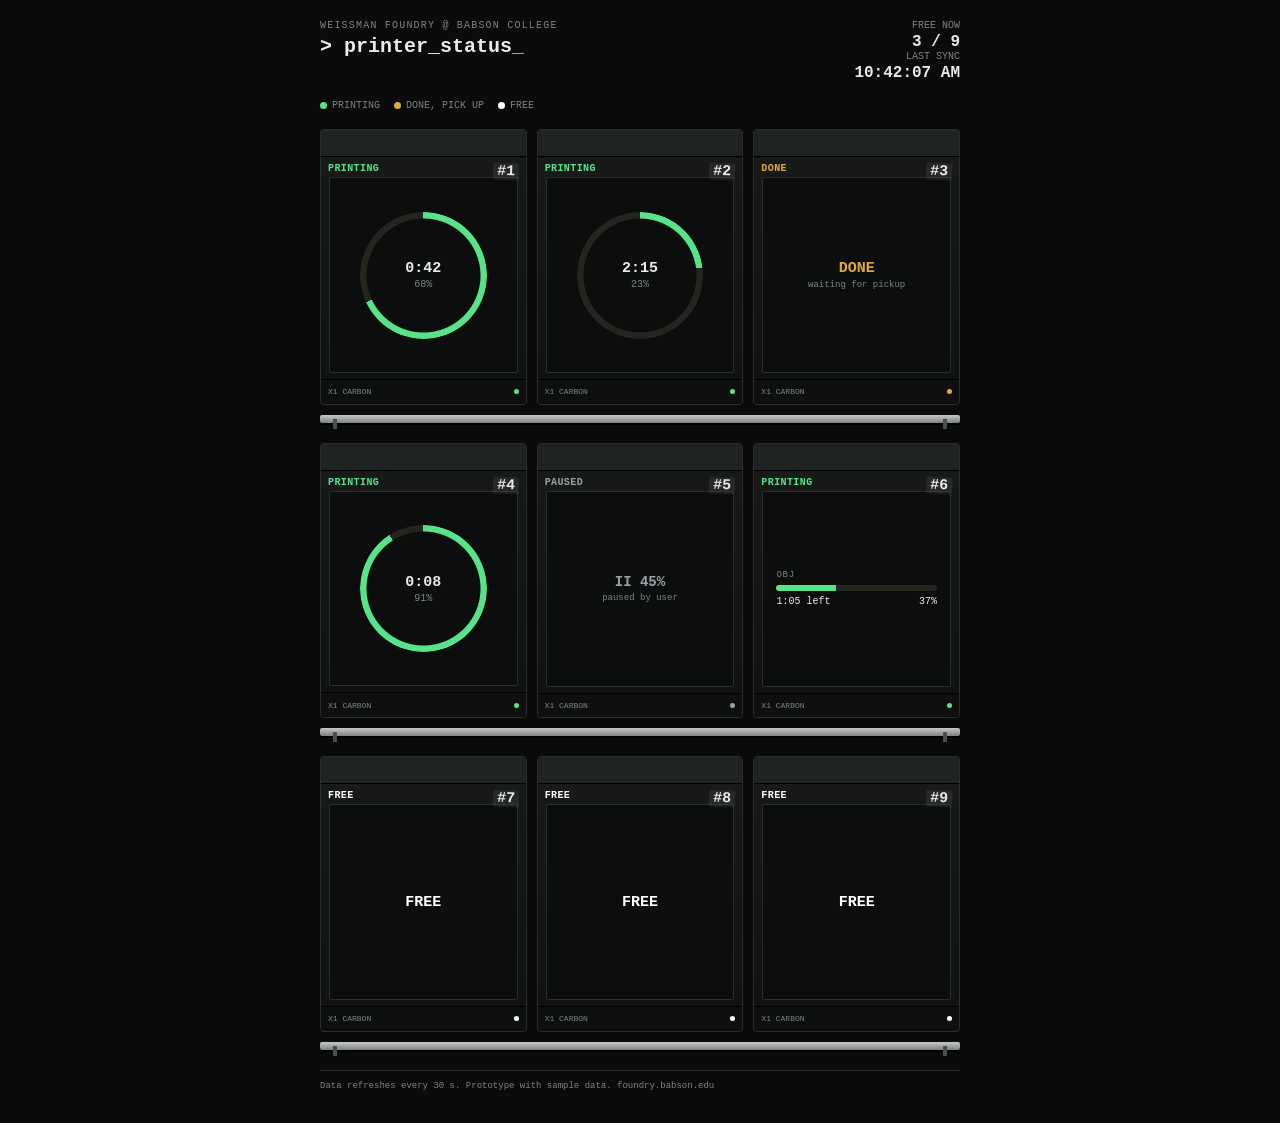
==== design/option-a.html @ d7753422 "Add dark terminal shelf design prototype (option A)" ====
<!DOCTYPE html>
<html lang="en">
<head>
<meta charset="UTF-8">
<meta name="viewport" content="width=device-width, initial-scale=1">
<title>Option A — Dark Terminal Shelf</title>
<style>
  :root {
    --bg: #0a0b0a;
    --panel: #101210;
    --panel-2: #181b19;
    --line: #2a2f2d;
    --silver: #c4c8c6;
    --text: #e8ebe9;
    --dim: #7c8482;
    --printing: #57e389;
    --done: #e0a93a;
    --free: #ffffff;
    --paused: #9aa0a6;
  }

  * { box-sizing: border-box; }

  body {
    margin: 0;
    background: var(--bg);
    color: var(--text);
    font-family: "SFMono-Regular", "Menlo", "Consolas", "Courier New", monospace;
    padding: 20px 14px 32px;
  }

  .wrap { max-width: 640px; margin: 0 auto; }

  header {
    display: flex;
    justify-content: space-between;
    align-items: flex-start;
    gap: 12px;
    margin-bottom: 18px;
  }

  .brand-line { font-size: 10px; letter-spacing: 0.12em; color: var(--dim); }

  h1 {
    margin: 4px 0 0;
    font-size: 20px;
    font-weight: 700;
  }

  h1 .cursor { color: var(--printing); }

  .sync-box { text-align: right; font-size: 10px; color: var(--dim); white-space: nowrap; }
  .sync-box .big { display: block; font-size: 16px; font-weight: 700; color: var(--text); margin-top: 2px; }

  .legend {
    display: flex;
    gap: 14px;
    font-size: 10px;
    color: var(--dim);
    margin-bottom: 18px;
    flex-wrap: wrap;
  }
  .legend span { display: inline-flex; align-items: center; gap: 5px; }
  .dot { width: 7px; height: 7px; border-radius: 50%; display: inline-block; }
  .dot.printing { background: var(--printing); }
  .dot.done { background: var(--done); }
  .dot.free { background: var(--free); }

  .shelf-row {
    display: grid;
    grid-template-columns: repeat(3, 1fr);
    gap: 10px;
  }

  .shelf-board {
    height: 8px;
    background: linear-gradient(180deg, var(--silver), #7d8280);
    border-radius: 2px;
    margin: 10px 0 20px;
    box-shadow: 0 2px 0 #000;
    position: relative;
  }
  .shelf-board::before,
  .shelf-board::after {
    content: "";
    position: absolute;
    top: 4px;
    width: 4px;
    height: 10px;
    background: #4a4e4c;
  }
  .shelf-board::before { left: 2%; }
  .shelf-board::after { right: 2%; }

  .printer {
    position: relative;
    aspect-ratio: 3 / 4;
    background: linear-gradient(180deg, var(--panel-2), var(--panel));
    border: 1px solid var(--line);
    border-radius: 4px;
    display: flex;
    flex-direction: column;
    overflow: hidden;
  }

  .printer-lid {
    height: 10%;
    background: #1f2321;
    border-bottom: 1px solid #000;
  }

  .printer-label {
    position: absolute;
    top: 10%;
    left: 0;
    right: 0;
    display: flex;
    justify-content: space-between;
    padding: 6px 7px 0;
    z-index: 2;
  }

  .status-tag {
    font-size: 10px;
    font-weight: 700;
    letter-spacing: 0.04em;
  }
  .status-tag.printing { color: var(--printing); }
  .status-tag.done { color: var(--done); }
  .status-tag.free { color: var(--free); }
  .status-tag.paused { color: var(--paused); }

  .number-tag {
    font-size: 15px;
    font-weight: 800;
    color: var(--text);
    background: #fff1;
    padding: 0 4px;
    border-radius: 2px;
    transform: rotate(2deg);
  }

  .printer-door {
    flex: 1;
    margin: 20px 8px 6px;
    background: #0c0e0d;
    border: 1px solid var(--line);
    border-radius: 2px;
    display: flex;
    align-items: center;
    justify-content: center;
    position: relative;
  }

  .ring {
    width: 68%;
    aspect-ratio: 1;
    border-radius: 50%;
    display: flex;
    align-items: center;
    justify-content: center;
    position: relative;
  }
  .ring::before {
    content: "";
    position: absolute;
    inset: 0;
    border-radius: 50%;
    background: conic-gradient(var(--ring-color, var(--printing)) calc(var(--pct, 50) * 1%), #23261f 0);
    -webkit-mask: radial-gradient(farthest-side, transparent calc(100% - 7px), #000 calc(100% - 6px));
            mask: radial-gradient(farthest-side, transparent calc(100% - 7px), #000 calc(100% - 6px));
  }
  .ring-text { text-align: center; z-index: 1; }
  .ring-text .time { font-size: 15px; font-weight: 800; color: var(--text); display: block; }
  .ring-text .pct { font-size: 10px; color: var(--dim); display: block; margin-top: 2px; }

  .free-text { font-size: 15px; font-weight: 800; color: var(--free); }
  .done-text { text-align: center; }
  .done-text .big { font-size: 15px; font-weight: 800; color: var(--done); display: block; }
  .done-text .small { font-size: 9px; color: var(--dim); display: block; margin-top: 3px; }
  .paused-text { text-align: center; }
  .paused-text .big { font-size: 14px; font-weight: 800; color: var(--paused); display: block; }
  .paused-text .small { font-size: 9px; color: var(--dim); display: block; margin-top: 3px; }

  .obj-box { width: 86%; text-align: left; }
  .obj-label { font-size: 9px; color: var(--dim); letter-spacing: 0.08em; margin-bottom: 5px; }
  .obj-bar { height: 6px; background: #23261f; border-radius: 3px; overflow: hidden; margin-bottom: 5px; }
  .obj-fill { height: 100%; background: var(--printing); }
  .obj-meta { display: flex; justify-content: space-between; font-size: 10px; color: var(--text); }

  .printer-screen {
    height: 9%;
    display: flex;
    align-items: center;
    justify-content: space-between;
    padding: 0 7px;
    font-size: 8px;
    color: var(--dim);
    border-top: 1px solid #000;
    background: #0e100f;
  }
  .printer-screen .led { width: 5px; height: 5px; border-radius: 50%; background: var(--printing); }

  footer {
    margin-top: 10px;
    font-size: 9px;
    color: var(--dim);
    border-top: 1px solid var(--line);
    padding-top: 10px;
  }

  @media (max-width: 420px) {
    .number-tag { font-size: 13px; }
    .ring-text .time { font-size: 13px; }
  }
</style>
</head>
<body>
  <div class="wrap">
    <header>
      <div>
        <div class="brand-line">WEISSMAN FOUNDRY @ BABSON COLLEGE</div>
        <h1>&gt; printer_status<span class="cursor">_</span></h1>
      </div>
      <div class="sync-box">
        FREE NOW <span class="big">3 / 9</span>
        LAST SYNC <span class="big">10:42:07 AM</span>
      </div>
    </header>

    <div class="legend">
      <span><i class="dot printing"></i> PRINTING</span>
      <span><i class="dot done"></i> DONE, PICK UP</span>
      <span><i class="dot free"></i> FREE</span>
    </div>

    <!-- Row 1: #1, #2, #3 -->
    <div class="shelf-row">
      <div class="printer">
        <div class="printer-lid"></div>
        <div class="printer-label">
          <span class="status-tag printing">PRINTING</span>
          <span class="number-tag">#1</span>
        </div>
        <div class="printer-door">
          <div class="ring" style="--pct:68; --ring-color: var(--printing);">
            <div class="ring-text"><span class="time">0:42</span><span class="pct">68%</span></div>
          </div>
        </div>
        <div class="printer-screen"><span>X1 CARBON</span><span class="led"></span></div>
      </div>

      <div class="printer">
        <div class="printer-lid"></div>
        <div class="printer-label">
          <span class="status-tag printing">PRINTING</span>
          <span class="number-tag">#2</span>
        </div>
        <div class="printer-door">
          <div class="ring" style="--pct:23; --ring-color: var(--printing);">
            <div class="ring-text"><span class="time">2:15</span><span class="pct">23%</span></div>
          </div>
        </div>
        <div class="printer-screen"><span>X1 CARBON</span><span class="led"></span></div>
      </div>

      <div class="printer">
        <div class="printer-lid"></div>
        <div class="printer-label">
          <span class="status-tag done">DONE</span>
          <span class="number-tag">#3</span>
        </div>
        <div class="printer-door">
          <div class="done-text">
            <span class="big">DONE</span>
            <span class="small">waiting for pickup</span>
          </div>
        </div>
        <div class="printer-screen"><span>X1 CARBON</span><span class="led" style="background: var(--done);"></span></div>
      </div>
    </div>

    <div class="shelf-board"></div>

    <!-- Row 2: #4, #5, #6 -->
    <div class="shelf-row">
      <div class="printer">
        <div class="printer-lid"></div>
        <div class="printer-label">
          <span class="status-tag printing">PRINTING</span>
          <span class="number-tag">#4</span>
        </div>
        <div class="printer-door">
          <div class="ring" style="--pct:91; --ring-color: var(--printing);">
            <div class="ring-text"><span class="time">0:08</span><span class="pct">91%</span></div>
          </div>
        </div>
        <div class="printer-screen"><span>X1 CARBON</span><span class="led"></span></div>
      </div>

      <div class="printer">
        <div class="printer-lid"></div>
        <div class="printer-label">
          <span class="status-tag paused">PAUSED</span>
          <span class="number-tag">#5</span>
        </div>
        <div class="printer-door">
          <div class="paused-text">
            <span class="big">II 45%</span>
            <span class="small">paused by user</span>
          </div>
        </div>
        <div class="printer-screen"><span>X1 CARBON</span><span class="led" style="background: var(--paused);"></span></div>
      </div>

      <div class="printer">
        <div class="printer-lid"></div>
        <div class="printer-label">
          <span class="status-tag printing">PRINTING</span>
          <span class="number-tag">#6</span>
        </div>
        <div class="printer-door">
          <div class="obj-box">
            <div class="obj-label">OBJ</div>
            <div class="obj-bar"><div class="obj-fill" style="width: 37%;"></div></div>
            <div class="obj-meta"><span>1:05 left</span><span>37%</span></div>
          </div>
        </div>
        <div class="printer-screen"><span>X1 CARBON</span><span class="led"></span></div>
      </div>
    </div>

    <div class="shelf-board"></div>

    <!-- Row 3: #7, #8, #9 -->
    <div class="shelf-row">
      <div class="printer">
        <div class="printer-lid"></div>
        <div class="printer-label">
          <span class="status-tag free">FREE</span>
          <span class="number-tag">#7</span>
        </div>
        <div class="printer-door"><span class="free-text">FREE</span></div>
        <div class="printer-screen"><span>X1 CARBON</span><span class="led" style="background: var(--free);"></span></div>
      </div>

      <div class="printer">
        <div class="printer-lid"></div>
        <div class="printer-label">
          <span class="status-tag free">FREE</span>
          <span class="number-tag">#8</span>
        </div>
        <div class="printer-door"><span class="free-text">FREE</span></div>
        <div class="printer-screen"><span>X1 CARBON</span><span class="led" style="background: var(--free);"></span></div>
      </div>

      <div class="printer">
        <div class="printer-lid"></div>
        <div class="printer-label">
          <span class="status-tag free">FREE</span>
          <span class="number-tag">#9</span>
        </div>
        <div class="printer-door"><span class="free-text">FREE</span></div>
        <div class="printer-screen"><span>X1 CARBON</span><span class="led" style="background: var(--free);"></span></div>
      </div>
    </div>

    <div class="shelf-board"></div>

    <footer>
      Data refreshes every 30 s. Prototype with sample data. foundry.babson.edu
    </footer>
  </div>
</body>
</html>
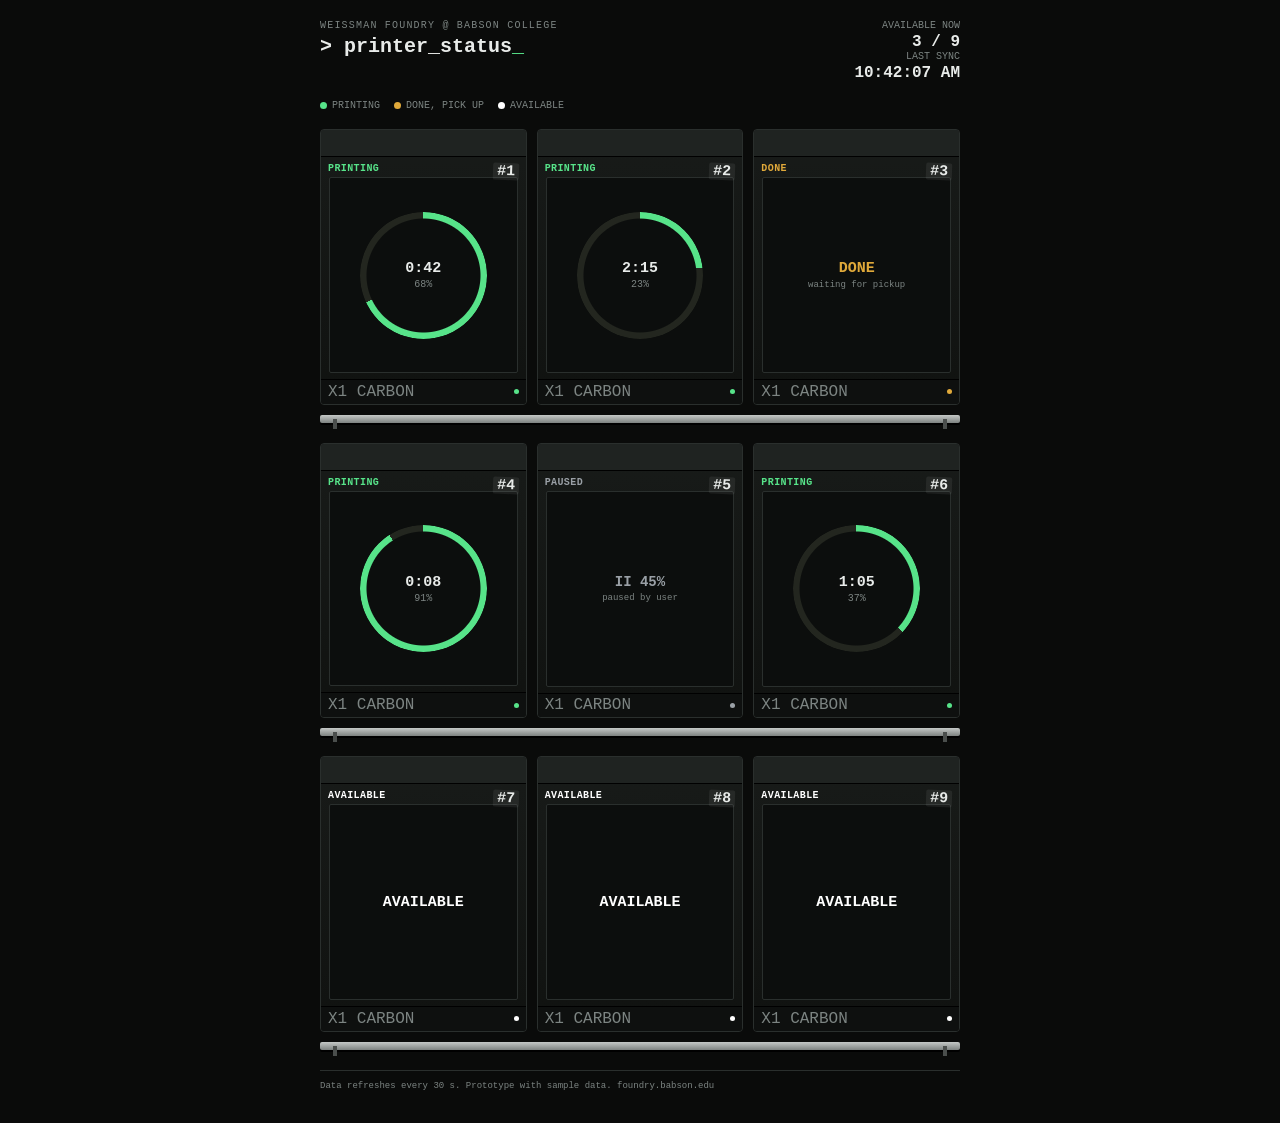
==== commit df554c40: "Use loop progress style for all printing cards, rename FREE to AVAILABLE" ====
--- a/design/option-a.html
+++ b/design/option-a.html
@@ -193,7 +193,7 @@
     display: flex;
     align-items: center;
     justify-content: space-between;
-    padding: 0 7px;
+    padding: 0 7px;for
     font-size: 8px;
     color: var(--dim);
     border-top: 1px solid #000;
@@ -223,7 +223,7 @@
         <h1>&gt; printer_status<span class="cursor">_</span></h1>
       </div>
       <div class="sync-box">
-        FREE NOW <span class="big">3 / 9</span>
+        AVAILABLE NOW <span class="big" id="free-count">— / 9</span>
         LAST SYNC <span class="big">10:42:07 AM</span>
       </div>
     </header>
@@ -231,145 +231,89 @@
     <div class="legend">
       <span><i class="dot printing"></i> PRINTING</span>
       <span><i class="dot done"></i> DONE, PICK UP</span>
-      <span><i class="dot free"></i> FREE</span>
+      <span><i class="dot free"></i> AVAILABLE</span>
     </div>
 
-    <!-- Row 1: #1, #2, #3 -->
-    <div class="shelf-row">
-      <div class="printer">
-        <div class="printer-lid"></div>
-        <div class="printer-label">
-          <span class="status-tag printing">PRINTING</span>
-          <span class="number-tag">#1</span>
-        </div>
-        <div class="printer-door">
-          <div class="ring" style="--pct:68; --ring-color: var(--printing);">
-            <div class="ring-text"><span class="time">0:42</span><span class="pct">68%</span></div>
-          </div>
-        </div>
-        <div class="printer-screen"><span>X1 CARBON</span><span class="led"></span></div>
-      </div>
-
-      <div class="printer">
-        <div class="printer-lid"></div>
-        <div class="printer-label">
-          <span class="status-tag printing">PRINTING</span>
-          <span class="number-tag">#2</span>
-        </div>
-        <div class="printer-door">
-          <div class="ring" style="--pct:23; --ring-color: var(--printing);">
-            <div class="ring-text"><span class="time">2:15</span><span class="pct">23%</span></div>
-          </div>
-        </div>
-        <div class="printer-screen"><span>X1 CARBON</span><span class="led"></span></div>
-      </div>
-
-      <div class="printer">
-        <div class="printer-lid"></div>
-        <div class="printer-label">
-          <span class="status-tag done">DONE</span>
-          <span class="number-tag">#3</span>
-        </div>
-        <div class="printer-door">
-          <div class="done-text">
-            <span class="big">DONE</span>
-            <span class="small">waiting for pickup</span>
-          </div>
-        </div>
-        <div class="printer-screen"><span>X1 CARBON</span><span class="led" style="background: var(--done);"></span></div>
-      </div>
-    </div>
-
+    <div class="shelf-row" id="shelf-row-1"></div>
     <div class="shelf-board"></div>
-
-    <!-- Row 2: #4, #5, #6 -->
-    <div class="shelf-row">
-      <div class="printer">
-        <div class="printer-lid"></div>
-        <div class="printer-label">
-          <span class="status-tag printing">PRINTING</span>
-          <span class="number-tag">#4</span>
-        </div>
-        <div class="printer-door">
-          <div class="ring" style="--pct:91; --ring-color: var(--printing);">
-            <div class="ring-text"><span class="time">0:08</span><span class="pct">91%</span></div>
-          </div>
-        </div>
-        <div class="printer-screen"><span>X1 CARBON</span><span class="led"></span></div>
-      </div>
-
-      <div class="printer">
-        <div class="printer-lid"></div>
-        <div class="printer-label">
-          <span class="status-tag paused">PAUSED</span>
-          <span class="number-tag">#5</span>
-        </div>
-        <div class="printer-door">
-          <div class="paused-text">
-            <span class="big">II 45%</span>
-            <span class="small">paused by user</span>
-          </div>
-        </div>
-        <div class="printer-screen"><span>X1 CARBON</span><span class="led" style="background: var(--paused);"></span></div>
-      </div>
-
-      <div class="printer">
-        <div class="printer-lid"></div>
-        <div class="printer-label">
-          <span class="status-tag printing">PRINTING</span>
-          <span class="number-tag">#6</span>
-        </div>
-        <div class="printer-door">
-          <div class="obj-box">
-            <div class="obj-label">OBJ</div>
-            <div class="obj-bar"><div class="obj-fill" style="width: 37%;"></div></div>
-            <div class="obj-meta"><span>1:05 left</span><span>37%</span></div>
-          </div>
-        </div>
-        <div class="printer-screen"><span>X1 CARBON</span><span class="led"></span></div>
-      </div>
-    </div>
-
+    <div class="shelf-row" id="shelf-row-2"></div>
     <div class="shelf-board"></div>
-
-    <!-- Row 3: #7, #8, #9 -->
-    <div class="shelf-row">
-      <div class="printer">
-        <div class="printer-lid"></div>
-        <div class="printer-label">
-          <span class="status-tag free">FREE</span>
-          <span class="number-tag">#7</span>
-        </div>
-        <div class="printer-door"><span class="free-text">FREE</span></div>
-        <div class="printer-screen"><span>X1 CARBON</span><span class="led" style="background: var(--free);"></span></div>
-      </div>
-
-      <div class="printer">
-        <div class="printer-lid"></div>
-        <div class="printer-label">
-          <span class="status-tag free">FREE</span>
-          <span class="number-tag">#8</span>
-        </div>
-        <div class="printer-door"><span class="free-text">FREE</span></div>
-        <div class="printer-screen"><span>X1 CARBON</span><span class="led" style="background: var(--free);"></span></div>
-      </div>
-
-      <div class="printer">
-        <div class="printer-lid"></div>
-        <div class="printer-label">
-          <span class="status-tag free">FREE</span>
-          <span class="number-tag">#9</span>
-        </div>
-        <div class="printer-door"><span class="free-text">FREE</span></div>
-        <div class="printer-screen"><span>X1 CARBON</span><span class="led" style="background: var(--free);"></span></div>
-      </div>
-    </div>
-
+    <div class="shelf-row" id="shelf-row-3"></div>
     <div class="shelf-board"></div>
 
     <footer>
       Data refreshes every 30 s. Prototype with sample data. foundry.babson.edu
     </footer>
   </div>
+
+  <script>
+    // Sample data stands in for the real feed (see PRD "Content and data").
+    const printers = [
+      { num: 1, model: 'X1 CARBON', status: 'printing', pct: 68, time: '0:42', ring: 'loop' },
+      { num: 2, model: 'X1 CARBON', status: 'printing', pct: 23, time: '2:15', ring: 'loop' },
+      { num: 3, model: 'X1 CARBON', status: 'done' },
+      { num: 4, model: 'X1 CARBON', status: 'printing', pct: 91, time: '0:08', ring: 'loop' },
+      { num: 5, model: 'X1 CARBON', status: 'paused', pct: 45 },
+      { num: 6, model: 'X1 CARBON', status: 'printing', pct: 37, time: '1:05', ring: 'loop' },
+      { num: 7, model: 'X1 CARBON', status: 'free' },
+      { num: 8, model: 'X1 CARBON', status: 'free' },
+      { num: 9, model: 'X1 CARBON', status: 'free' },
+    ];
+
+    const statusLabels = { printing: 'PRINTING', done: 'DONE', paused: 'PAUSED', free: 'AVAILABLE' };
+
+    function doorHTML(p) {
+      if (p.status === 'printing' && p.ring === 'bar') {
+        return `<div class="obj-box">
+            <div class="obj-label">OBJ</div>
+            <div class="obj-bar"><div class="obj-fill" style="width: ${p.pct}%;"></div></div>
+            <div class="obj-meta"><span>${p.time} left</span><span>${p.pct}%</span></div>
+          </div>`;
+      }
+      if (p.status === 'printing') {
+        return `<div class="ring" style="--pct:${p.pct}; --ring-color: var(--printing);">
+            <div class="ring-text"><span class="time">${p.time}</span><span class="pct">${p.pct}%</span></div>
+          </div>`;
+      }
+      if (p.status === 'done') {
+        return `<div class="done-text"><span class="big">DONE</span><span class="small">waiting for pickup</span></div>`;
+      }
+      if (p.status === 'paused') {
+        return `<div class="paused-text"><span class="big">II ${p.pct}%</span><span class="small">paused by user</span></div>`;
+      }
+      return `<span class="free-text">AVAILABLE</span>`;
+    }
+
+    function ledStyle(status) {
+      if (status === 'printing') return '';
+      return `background: var(--${status});`;
+    }
+
+    function cardHTML(p) {
+      return `
+        <div class="printer">
+          <div class="printer-lid"></div>
+          <div class="printer-label">
+            <span class="status-tag ${p.status}">${statusLabels[p.status]}</span>
+            <span class="number-tag">#${p.num}</span>
+          </div>
+          <div class="printer-door">${doorHTML(p)}</div>
+          <div class="printer-screen"><span>${p.model}</span><span class="led" style="${ledStyle(p.status)}"></span></div>
+        </div>`;
+    }
+
+    const rows = [
+      document.getElementById('shelf-row-1'),
+      document.getElementById('shelf-row-2'),
+      document.getElementById('shelf-row-3'),
+    ];
+
+    printers.forEach((p, i) => {
+      rows[Math.floor(i / 3)].insertAdjacentHTML('beforeend', cardHTML(p));
+    });
+
+    const freeCount = printers.filter((p) => p.status === 'free').length;
+    document.getElementById('free-count').textContent = `${freeCount} / ${printers.length}`;
+  </script>
 </body>
 </html>
